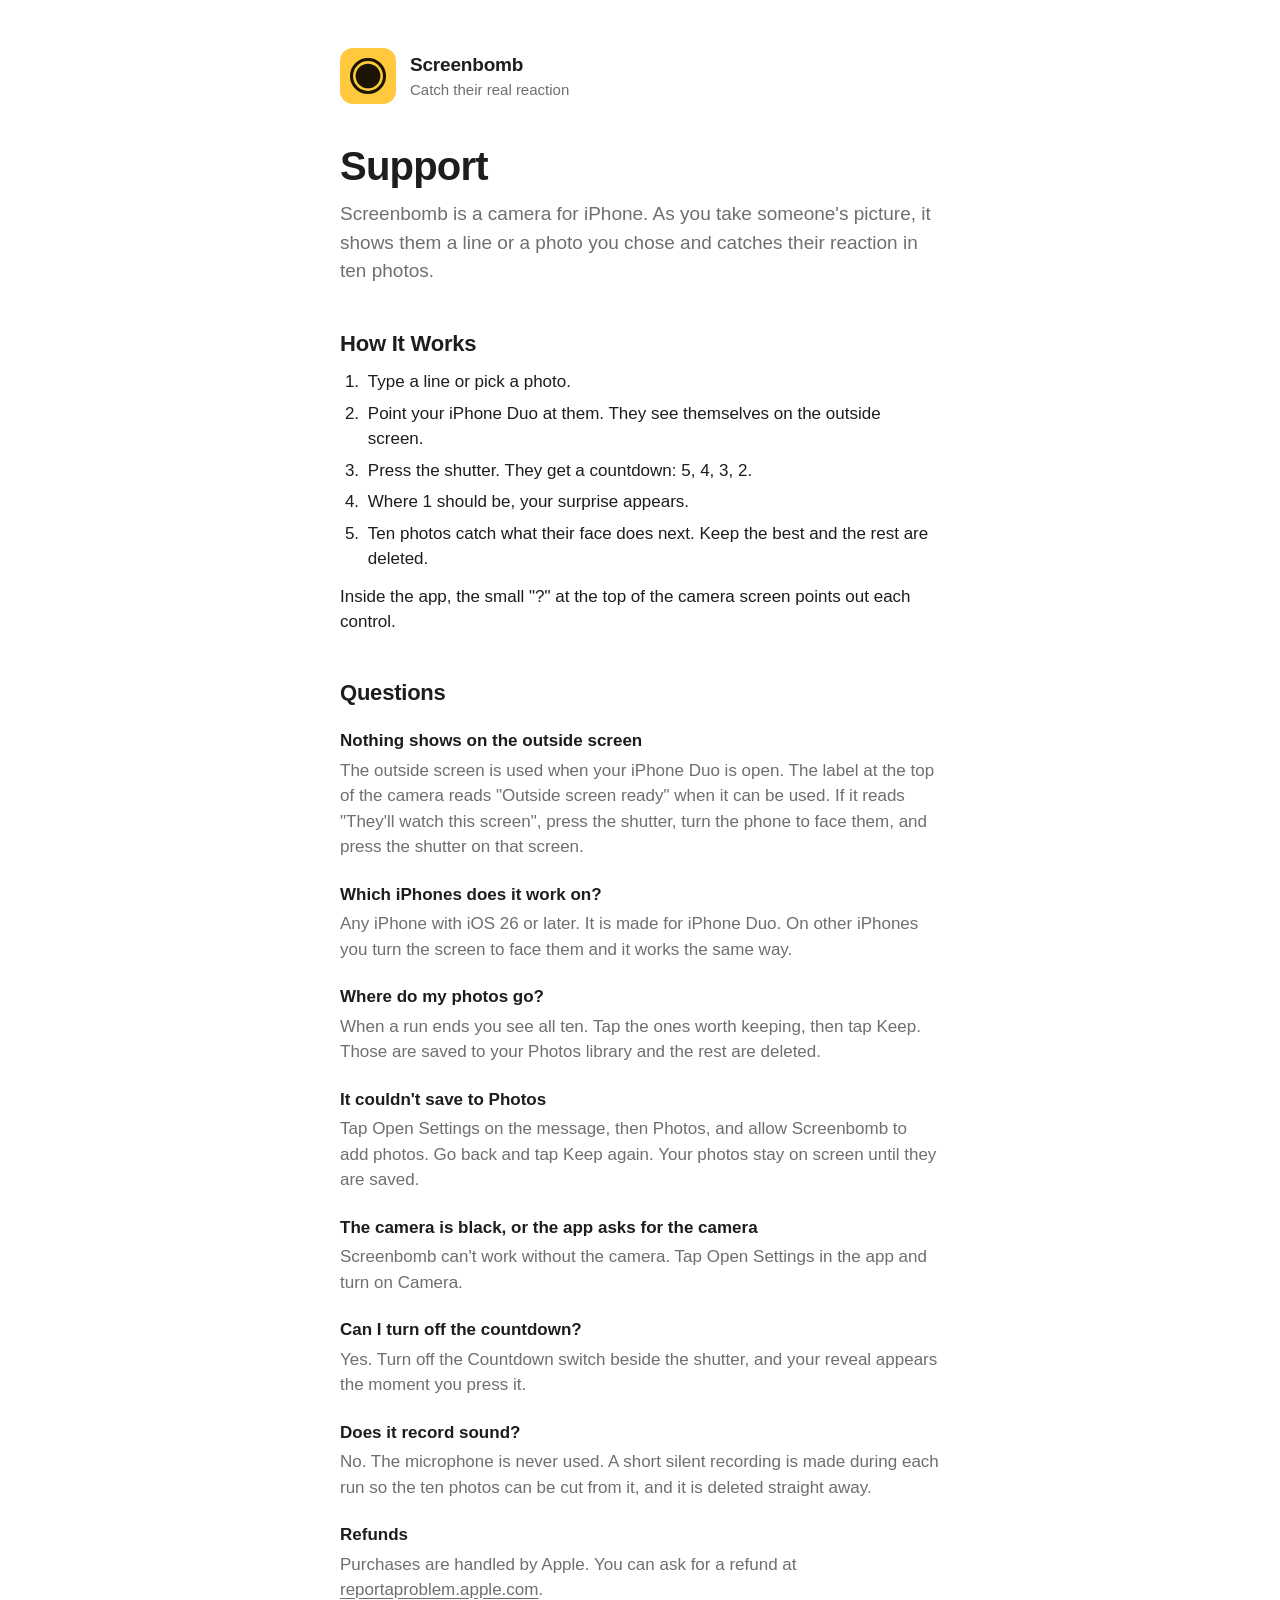
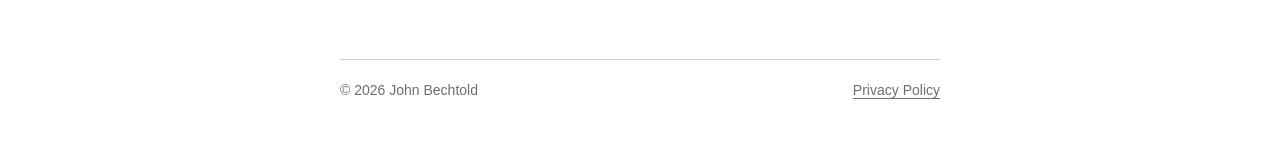
==== index.html @ cc914ade "Add the support page and the privacy policy The two public pages Apple requires for Screenbomb. The " ====
<!doctype html>
<html lang="en">
<head>
<meta charset="utf-8">
<meta name="viewport" content="width=device-width, initial-scale=1">
<title>Screenbomb Support</title>
<meta name="description" content="Help with Screenbomb, the camera for iPhone that catches their real reaction.">
<link rel="stylesheet" href="style.css">
<link rel="icon" href="icon.svg" type="image/svg+xml">
</head>
<body>
<main>
  <a class="app" href="./">
    <svg viewBox="0 0 1024 1024" role="img" aria-label="Screenbomb icon">
      <rect width="1024" height="1024" fill="#ffc83d"/>
      <circle cx="512" cy="512" r="302" fill="none" stroke="#1a1400" stroke-width="56"/>
      <circle cx="512" cy="512" r="226" fill="#1a1400"/>
    </svg>
    <div>
      <strong>Screenbomb</strong>
      <span>Catch their real reaction</span>
    </div>
  </a>

  <h1>Support</h1>
  <p class="lead">Screenbomb is a camera for iPhone. As you take someone's picture, it shows them a line or a photo you chose and catches their reaction in ten photos.</p>

  <h2>How It Works</h2>
  <ol>
    <li>Type a line or pick a photo.</li>
    <li>Point your iPhone Duo at them. They see themselves on the outside screen.</li>
    <li>Press the shutter. They get a countdown: 5, 4, 3, 2.</li>
    <li>Where 1 should be, your surprise appears.</li>
    <li>Ten photos catch what their face does next. Keep the best and the rest are deleted.</li>
  </ol>
  <p>Inside the app, the small "?" at the top of the camera screen points out each control.</p>

  <h2>Questions</h2>
  <dl>
    <dt>Nothing shows on the outside screen</dt>
    <dd>The outside screen is used when your iPhone Duo is open. The label at the top of the camera reads "Outside screen ready" when it can be used. If it reads "They'll watch this screen", press the shutter, turn the phone to face them, and press the shutter on that screen.</dd>

    <dt>Which iPhones does it work on?</dt>
    <dd>Any iPhone with iOS 26 or later. It is made for iPhone Duo. On other iPhones you turn the screen to face them and it works the same way.</dd>

    <dt>Where do my photos go?</dt>
    <dd>When a run ends you see all ten. Tap the ones worth keeping, then tap Keep. Those are saved to your Photos library and the rest are deleted.</dd>

    <dt>It couldn't save to Photos</dt>
    <dd>Tap Open Settings on the message, then Photos, and allow Screenbomb to add photos. Go back and tap Keep again. Your photos stay on screen until they are saved.</dd>

    <dt>The camera is black, or the app asks for the camera</dt>
    <dd>Screenbomb can't work without the camera. Tap Open Settings in the app and turn on Camera.</dd>

    <dt>Can I turn off the countdown?</dt>
    <dd>Yes. Turn off the Countdown switch beside the shutter, and your reveal appears the moment you press it.</dd>

    <dt>Does it record sound?</dt>
    <dd>No. The microphone is never used. A short silent recording is made during each run so the ten photos can be cut from it, and it is deleted straight away.</dd>

    <dt>Refunds</dt>
    <dd>Purchases are handled by Apple. You can ask for a refund at <a href="https://reportaproblem.apple.com">reportaproblem.apple.com</a>.</dd>
  </dl>

  <footer>
    <span>&copy; 2026 John Bechtold</span>
    <a href="privacy.html">Privacy Policy</a>
  </footer>
</main>
</body>
</html>
---- style.css ----
:root {
  color-scheme: light dark;
  --page: #ffffff;
  --text: #1d1d1f;
  --soft: #6e6e73;
  --line: #d2d2d7;
  --card: #f5f5f7;
}

@media (prefers-color-scheme: dark) {
  :root {
    --page: #000000;
    --text: #f5f5f7;
    --soft: #a1a1a6;
    --line: #38383a;
    --card: #1c1c1e;
  }
}

* {
  box-sizing: border-box;
}

html {
  -webkit-text-size-adjust: 100%;
}

body {
  margin: 0;
  background: var(--page);
  color: var(--text);
  font: 17px/1.5 -apple-system, BlinkMacSystemFont, "SF Pro Text", "Helvetica Neue", Helvetica, Arial, sans-serif;
  -webkit-font-smoothing: antialiased;
}

main {
  max-width: 640px;
  margin: 0 auto;
  padding: 48px 20px 64px;
}

.app {
  display: flex;
  align-items: center;
  gap: 14px;
  color: inherit;
  text-decoration: none;
}

.app svg {
  width: 56px;
  height: 56px;
  flex: none;
  border-radius: 13px;
}

.app strong {
  display: block;
  font-size: 19px;
  font-weight: 600;
  letter-spacing: -0.01em;
}

.app span {
  display: block;
  color: var(--soft);
  font-size: 15px;
}

h1 {
  margin: 40px 0 12px;
  font-size: 40px;
  line-height: 1.1;
  font-weight: 700;
  letter-spacing: -0.02em;
}

h2 {
  margin: 44px 0 4px;
  font-size: 22px;
  line-height: 1.25;
  font-weight: 600;
  letter-spacing: -0.01em;
}

p {
  margin: 12px 0;
}

.lead {
  font-size: 19px;
  color: var(--soft);
}

.dated {
  color: var(--soft);
  font-size: 15px;
}

a {
  color: inherit;
  text-underline-offset: 3px;
}

ol {
  margin: 12px 0;
  padding-left: 1.4em;
}

ol li {
  margin: 6px 0;
  padding-left: 4px;
}

dl {
  margin: 8px 0 0;
}

dt {
  margin-top: 22px;
  font-weight: 600;
}

dd {
  margin: 4px 0 0;
  color: var(--soft);
}

.card {
  margin-top: 44px;
  padding: 20px 22px;
  background: var(--card);
  border-radius: 18px;
}

.card h2 {
  margin-top: 0;
}

.card p:last-child {
  margin-bottom: 0;
}

footer {
  margin-top: 56px;
  padding-top: 20px;
  border-top: 1px solid var(--line);
  color: var(--soft);
  font-size: 14px;
  display: flex;
  flex-wrap: wrap;
  gap: 6px 20px;
  justify-content: space-between;
}

@media (max-width: 480px) {
  main {
    padding-top: 32px;
  }

  h1 {
    font-size: 34px;
  }
}
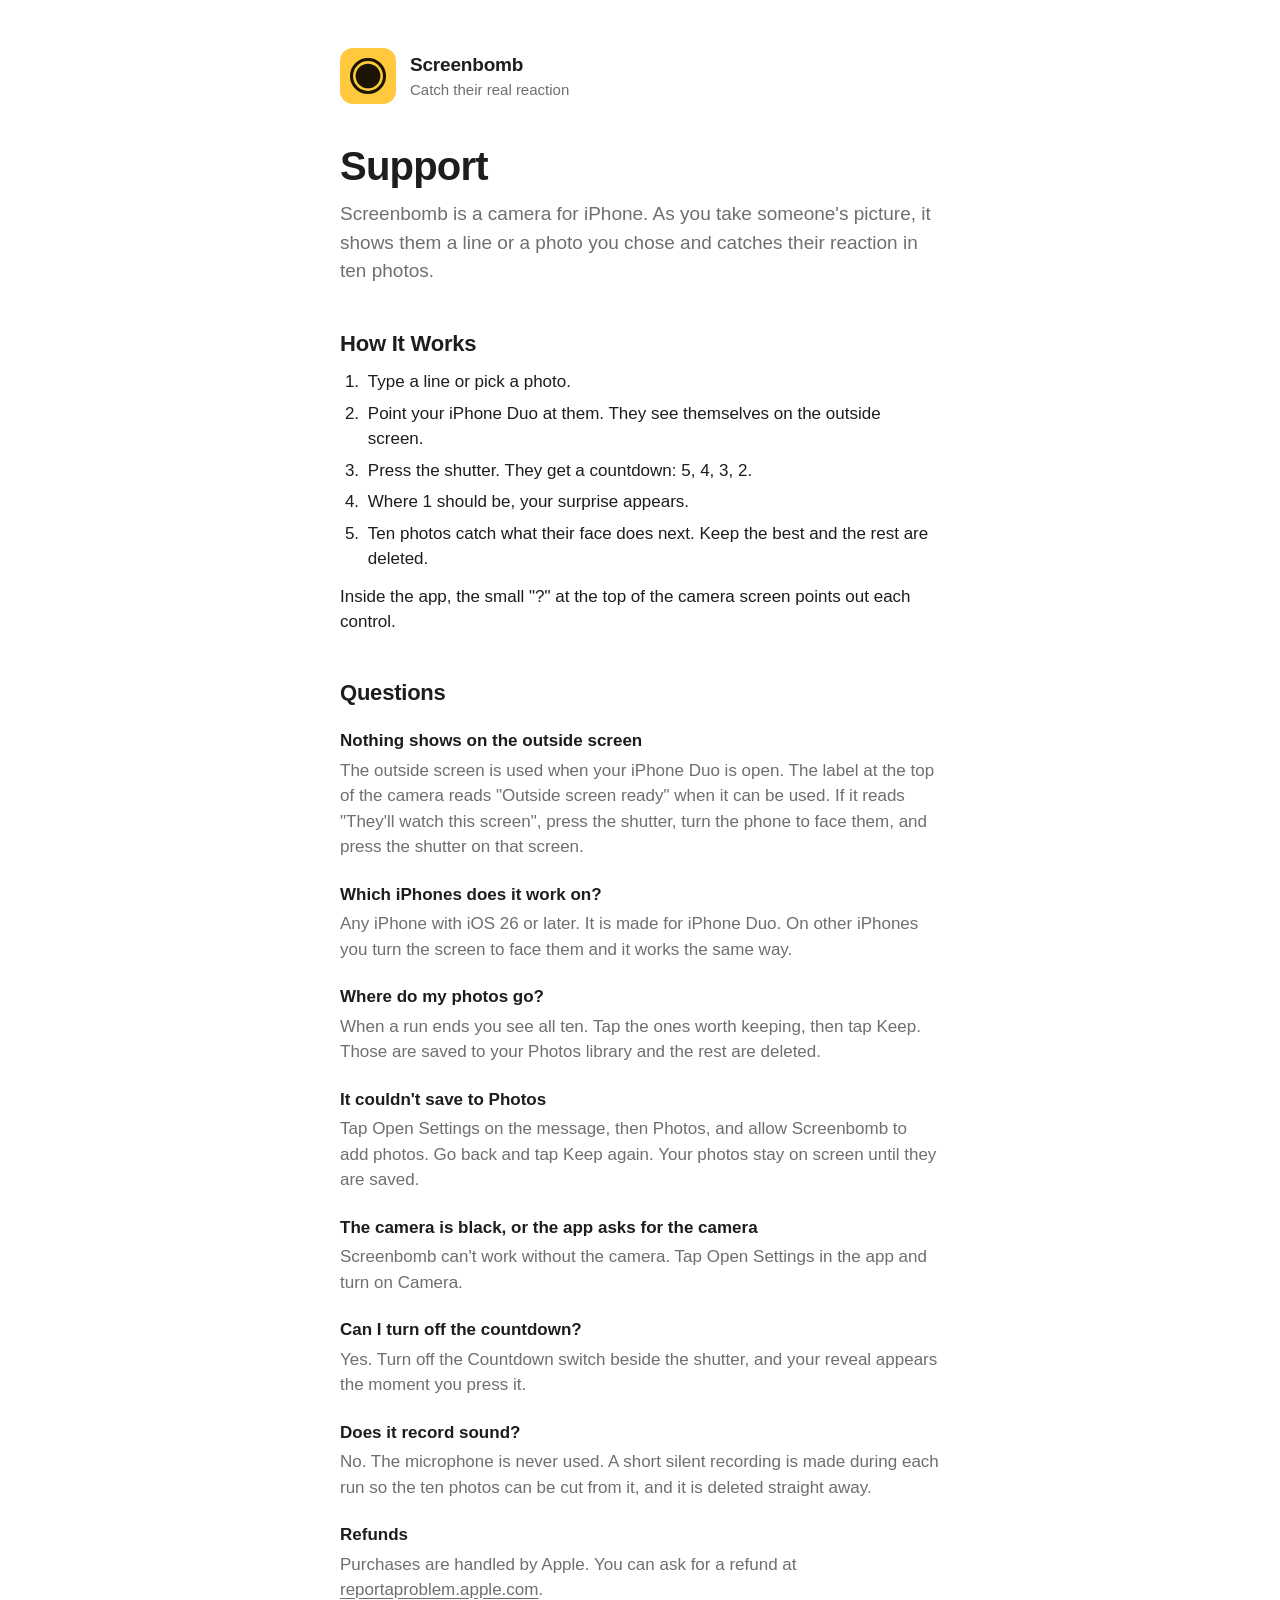
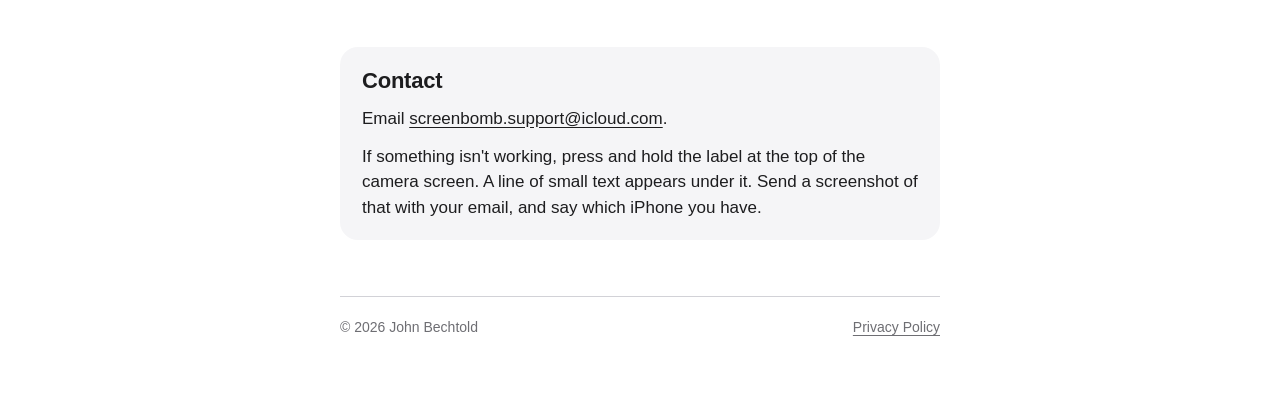
==== commit 923ac582: "Add the support address to both pages Co-Authored-By: Claude Fable 5.2 <noreply@anthropic.com> Claud" ====
--- a/index.html
+++ b/index.html
@@ -62,6 +62,12 @@
     <dd>Purchases are handled by Apple. You can ask for a refund at <a href="https://reportaproblem.apple.com">reportaproblem.apple.com</a>.</dd>
   </dl>
 
+  <div class="card">
+    <h2>Contact</h2>
+    <p>Email <a href="mailto:screenbomb.support@icloud.com">screenbomb.support@icloud.com</a>.</p>
+    <p>If something isn't working, press and hold the label at the top of the camera screen. A line of small text appears under it. Send a screenshot of that with your email, and say which iPhone you have.</p>
+  </div>
+
   <footer>
     <span>&copy; 2026 John Bechtold</span>
     <a href="privacy.html">Privacy Policy</a>
